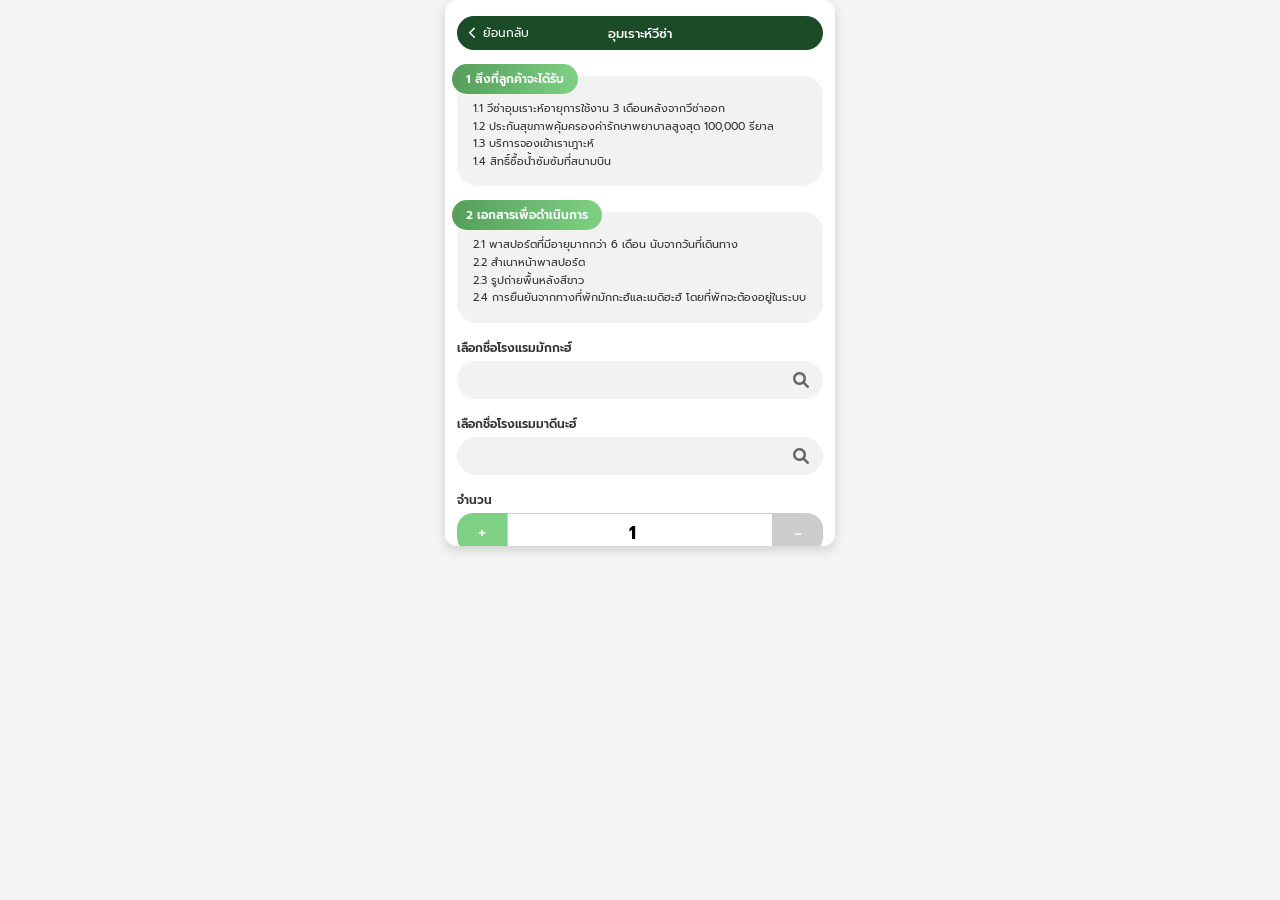
==== umrah-detail.html @ e0813704 "อัปเดตโค้ดล่าสุด" ====
<!DOCTYPE html>
<html lang="th">
<head>
    <meta charset="UTF-8">
    <meta name="viewport" content="width=device-width, initial-scale=1.0">
    <title>อุมเราะห์วีซ่า</title>
    <link rel="stylesheet" href="css/main.css">
    <link rel="stylesheet" href="https://cdnjs.cloudflare.com/ajax/libs/font-awesome/6.0.0/css/all.min.css">
</head>
<body>
    <div class="mobile-container">
        <!-- Header Bar -->
        <div class="header-bar detail-header">
            <a href="index.html" class="back-btn">
                <i class="fa-solid fa-chevron-left"></i> ย้อนกลับ
            </a>
            <span class="header-title">อุมเราะห์วีซ่า</span>
        </div>

        <!-- Section 1 -->
        <div class="info-card">
            <div class="badge-tag">1 สิ่งที่ลูกค้าจะได้รับ</div>
            <ul class="info-list">
                <li>1.1 วีซ่าอุมเราะห์อายุการใช้งาน 3 เดือนหลังจากวีซ่าออก</li>
                <li>1.2 ประกันสุขภาพคุ้มครองค่ารักษาพยาบาลสูงสุด 100,000 รียาล</li>
                <li>1.3 บริการจองเข้าเราเฎาะห์</li>
                <li>1.4 สิทธิ์ซื้อน้ำซัมซัมที่สนามบิน</li>
            </ul>
        </div>

        <!-- Section 2 -->
        <div class="info-card">
            <div class="badge-tag">2 เอกสารเพื่อดำเนินการ</div>
            <ul class="info-list">
                <li>2.1 พาสปอร์ตที่มีอายุมากกว่า 6 เดือน นับจากวันที่เดินทาง</li>
                <li>2.2 สำเนาหน้าพาสปอร์ต</li>
                <li>2.3 รูปถ่ายพื้นหลังสีขาว</li>
                <li>2.4 การยืนยันจากทางที่พักมักกะฮ์และเมดิฮะฮ์ โดยที่พักจะต้องอยู่ในระบบ</li>
            </ul>
        </div>

        <!-- Form Elements -->
        <div class="form-group">
            <label>เลือกชื่อโรงแรมมักกะฮ์</label>
            <div class="input-search">
                <input type="text" placeholder="">
                <i class="fa-solid fa-magnifying-glass"></i>
            </div>
        </div>

        <div class="form-group">
            <label>เลือกชื่อโรงแรมมาดีนะฮ์</label>
            <div class="input-search">
                <input type="text" placeholder="">
                <i class="fa-solid fa-magnifying-glass"></i>
            </div>
        </div>

        <!-- Quantity Counter -->
        <div class="form-group">
            <label>จำนวน</label>
            <div class="counter-control">
                <button class="btn-counter btn-plus">+</button>
                <input type="number" value="1" readonly class="counter-input">
                <button class="btn-counter btn-minus">-</button>
            </div>
        </div>

        <!-- Price Display -->
        <div class="form-group">
            <label>ราคา</label>
            <div class="price-box">6,500 บาท</div>
        </div>

        <!-- Submit Button -->
        <button class="btn-submit">ดำเนินการ</button>
    </div>
</body>
</html>
---- css/main.css ----
@import url('https://fonts.googleapis.com/css2?family=Prompt:ital,wght@0,100;0,200;0,300;0,400;0,500;0,600;0,700;0,800;0,900;1,100;1,200;1,300;1,400;1,500;1,600;1,700;1,800;1,900&display=swap');


* {
    margin: 0;
    padding: 0;
    box-sizing: border-box;
    font-family: "Prompt", sans-serif;
}

body {
    background-color: #f4f4f4;
    display: flex;
    justify-content: center;
    align-items: flex-start; /* เปลี่ยนจาก center เป็น flex-start */
    min-height: 100vh;
}

/* กรอบจำลองขนาดมือถือ 390x546 px */
.mobile-container {
    width: 390px;
    height: 546px;
    background-color: #ffffff;
    padding: 16px 12px; /* ปรับ padding ด้านบนลงเหลือ 16px หรือตั้งเป็น 0px หากต้องการให้ชิดสนิท */
    margin-top: 0;      /* กำหนด margin ด้านบนเป็น 0 */
    overflow-y: auto;
    box-shadow: 0 4px 12px rgba(0, 0, 0, 0.15);
    border-radius: 12px;
    display: flex;
    flex-direction: column;
    gap: 16px;
}

/* ส่วน Header แถบสีเขียว */
.header-bar {
    background-color: #1b4b27;
    color: #ffffff;
    border-radius: 25px;
    padding: 8px 12px;
    display: flex;
    align-items: center;
    justify-content: space-between;
}

.logo {
    display: flex;
    align-items: center;
    gap: 6px;
}

.logo img {
    width: 70px;
    height: 21px;
}

.company-name {
    font-size: 8px;
    line-height: 1.1;
    font-weight: bold;
    color: #d1e7dd;
}

.header-title {
    font-size: 10px;
    font-weight: 400;
    text-align: center;   /* จัดข้อความให้อยู่ตรงกลางแนวนอน */
    flex-grow: 1;         /* ขยายพื้นที่ให้ข้อความครอบคลุมเพื่อจัดกลางเป๊ะ */
}

/* ส่วนแสดงรายการการ์ดรูปภาพ */
.card-list {
    display: flex;
    flex-direction: column;
    gap: 14px;
}

.card {
    position: relative;
    width: 319px;
    height: 190px;
    border-radius: 37px;
    overflow: hidden;
    box-shadow: 0 4px 8px rgba(0, 0, 0, 0.2);
    margin: 0 auto; /* เพิ่มบรรทัดนี้เพื่อล็อคการ์ดให้อยู่กึ่งกลาง */
}

.card-list .card:first-child {
    background: linear-gradient(180deg, #78d07e 17%, #1E3820 100%);
    box-shadow: inset -9px 9px 8.9px #00000040;
}

.card-list .card:nth-child(2) {
    background: linear-gradient(180deg, #bff6c3 0%, #8aae8b 100%);
    box-shadow: inset 10px 0 17.5px rgba(0, 0, 0, 0.25);
}

.card-img {
    width: 100%;
    height: 100%;
    object-fit: cover;
    object-position: center 100%; /* ขยับตำแหน่งรูปภาพขึ้นข้างบน */
    filter: brightness(1.15) contrast(1.15); /* เพิ่มความสว่าง 15% และความจัดชัด (Contrast) 15% */}

.card-overlay {
    position: absolute;
    top: 0;
    left: 0;
    width: 100%;
    height: 100%;
    display: flex;
    justify-content: flex-end;
    align-items: flex-start;
    padding: 20px 24px;
    background: linear-gradient(180deg, rgba(0, 0, 0, 0.1) 0%, rgba(0, 0, 0, 0.3) 100%);
}

.card-overlay h2 {
    color: #ffffff;
    font-size: 32px;
    font-style: italic;               /* Italic (ตัวเอียง) */
    text-shadow: 0 0 15px rgba(255, 255, 255, 0.8), 
                 0 0 25px rgba(255, 255, 255, 0.5); /* เอฟเฟกต์แสงฟุ้งสว่างด้านหลัง */
}

/* Header หน้ารายละเอียด */
.detail-header {
    justify-content: flex-start;
    position: relative;
}
.back-btn {
    color: #ffffff;
    text-decoration: none;
    font-size: 12px;
    display: flex;
    align-items: center;
    gap: 6px;
    z-index: 1;
}
.detail-header .header-title {
    position: absolute;
    left: 0;
    right: 0;
    text-align: center;
    font-size: 13px;
    font-weight: 500;
}

/* การ์ดข้อความรายละเอียด */
.info-card {
    position: relative;
    background-color: #f2f2f2;
    border-radius: 20px;
    padding: 24px 16px 16px 16px;
    width: 100%;
    margin-top: 10px;
}
.badge-tag {
    position: absolute;
    top: -12px;
    left: -5px;
    background: linear-gradient(90deg, #559E5A 0%, #7FD085 100%);
    color: #ffffff;
    font-size: 12px;
    font-weight: 600;
    padding: 6px 14px;
    border-radius: 20px;
}
.info-list {
    list-style: none;
    font-size: 11px;
    color: #333333;
    line-height: 1.6;
}

/* ฟอร์มและอินพุต */
.form-group {
    width: 100%;
    display: flex;
    flex-direction: column;
    gap: 4px;
}
.form-group label {
    font-size: 12px;
    font-weight: 600;
    color: #333333;
}
.input-search {
    position: relative;
    width: 100%;
}
.input-search input {
    width: 100%;
    height: 38px;
    background-color: #f2f2f2;
    border: none;
    border-radius: 20px;
    padding: 0 40px 0 16px;
    outline: none;
}
.input-search i {
    position: absolute;
    right: 14px;
    top: 50%;
    transform: translateY(-50%);
    color: #666666;
}

/* ปุ่มเพิ่ม-ลดจำนวน */
.counter-control {
    display: flex;
    align-items: center;
    height: 40px;
}
.btn-counter {
    width: 50px;
    height: 100%;
    border: none;
    color: #ffffff;
    font-size: 20px;
    cursor: pointer;
}
.btn-plus {
    background-color: #7FD085;
    border-radius: 16px 0 0 16px;
}
.btn-minus {
    background-color: #cccccc;
    border-radius: 0 16px 16px 0;
}
.counter-input {
    flex: 1;
    height: 100%;
    border: 1px solid #cccccc;
    text-align: center;
    font-size: 18px;
    font-weight: bold;
    outline: none;
}

/* แสดงราคา */
.price-box {
    background-color: #f2f2f2;
    border-radius: 20px;
    height: 50px;
    display: flex;
    align-items: center;
    justify-content: center;
    font-size: 22px;
    font-weight: 800;
    color: #000000;
}

/* ปุ่มดำเนินการ */
.btn-submit {
    width: 100%;
    height: 48px;
    background-color: #1b4b27;
    color: #ffffff;
    border: none;
    border-radius: 25px;
    font-size: 18px;
    font-weight: 700;
    cursor: pointer;
    margin-top: 8px;
}
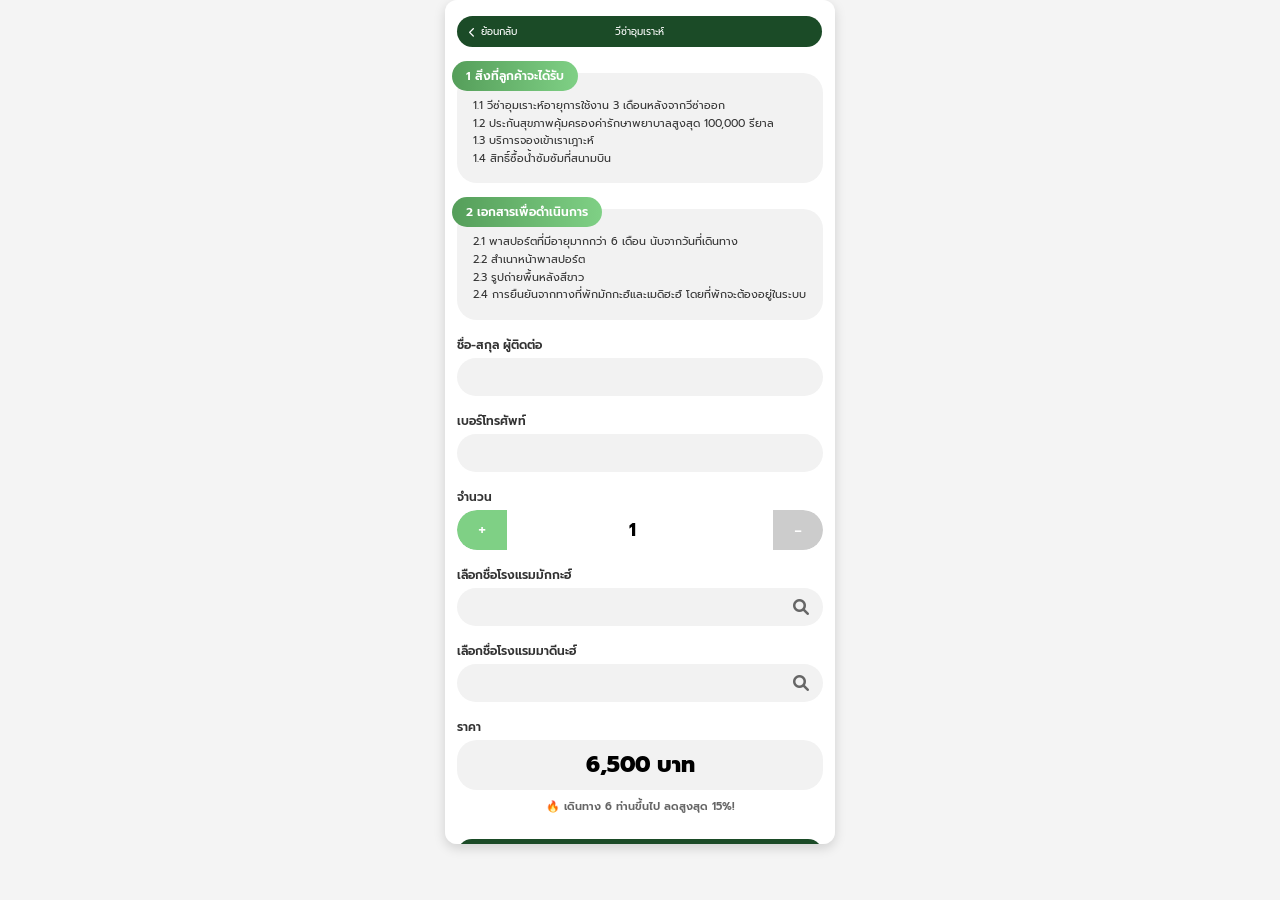
==== commit a6a392b0: "อัปเดตโค้ดล่าสุด" ====
--- a/umrah-detail.html
+++ b/umrah-detail.html
@@ -8,13 +8,13 @@
     <link rel="stylesheet" href="https://cdnjs.cloudflare.com/ajax/libs/font-awesome/6.0.0/css/all.min.css">
 </head>
 <body>
-    <div class="mobile-container">
+    <div class="mobile-container detail-container">
         <!-- Header Bar -->
         <div class="header-bar detail-header">
             <a href="index.html" class="back-btn">
                 <i class="fa-solid fa-chevron-left"></i> ย้อนกลับ
             </a>
-            <span class="header-title">อุมเราะห์วีซ่า</span>
+            <span class="header-title">วีซ่าอุมเราะห์</span>
         </div>
 
         <!-- Section 1 -->
@@ -39,7 +39,33 @@
             </ul>
         </div>
 
-        <!-- Form Elements -->
+        <!-- ฟิลด์ ชื่อ-สกุล ผู้ติดต่อ -->
+        <div class="form-group">
+            <label>ชื่อ-สกุล ผู้ติดต่อ</label>
+            <div class="input-text">
+                <input type="text" placeholder="">
+            </div>
+        </div>
+
+        <!-- ฟิลด์ เบอร์โทรศัพท์ -->
+        <div class="form-group">
+            <label>เบอร์โทรศัพท์</label>
+            <div class="input-text">
+                <input type="tel" placeholder="">
+            </div>
+        </div>
+
+        <!-- Quantity Counter (เพิ่ม id สำหรับสคริปต์) -->
+        <div class="form-group">
+            <label>จำนวน</label>
+            <div class="counter-control">
+                <button type="button" class="btn-counter btn-plus" id="btn-plus">+</button>
+                <input type="number" value="1" readonly class="counter-input" id="qty-input">
+                <button type="button" class="btn-counter btn-minus" id="btn-minus">-</button>
+            </div>
+        </div>
+
+        <!-- Form Elements (เลือกโรงแรม) -->
         <div class="form-group">
             <label>เลือกชื่อโรงแรมมักกะฮ์</label>
             <div class="input-search">
@@ -56,24 +82,68 @@
             </div>
         </div>
 
-        <!-- Quantity Counter -->
-        <div class="form-group">
-            <label>จำนวน</label>
-            <div class="counter-control">
-                <button class="btn-counter btn-plus">+</button>
-                <input type="number" value="1" readonly class="counter-input">
-                <button class="btn-counter btn-minus">-</button>
-            </div>
-        </div>
-
-        <!-- Price Display -->
+            <!-- Price Display -->
         <div class="form-group">
             <label>ราคา</label>
-            <div class="price-box">6,500 บาท</div>
+            <div class="price-box" id="price-display">6,500 บาท</div>
+            
+            <!-- ข้อความโปรโมชันส่วนลด (เพิ่มใหม่) -->
+            <div class="discount-badge" id="discount-badge">
+                🔥 เดินทาง 6 ท่านขึ้นไป ลดสูงสุด 15%!
+            </div>
         </div>
 
         <!-- Submit Button -->
         <button class="btn-submit">ดำเนินการ</button>
     </div>
+
+    <!-- ดึงไฟล์ JS แยกเข้ามาใช้งาน -->
+    <script src="js/script.js"></script>
+
+    <script>
+      function submitBooking() {
+        const LIFF_ID = "2008429094-YTq3YOaG";
+        const WEB_APP_URL = "https://script.google.com/macros/s/AKfycbxnSgVoJjbVVJyiGGya93ZymSsYPJH3o5snYxtzuy2RdlKjWcq5pFOEtouaDM7GCGMy/exec";
+
+        liff.init({ liffId: LIFF_ID }).then(() => {
+          // ดึงข้อมูลจากช่องกรอก
+          const formData = {
+            replyToken: liff.getContext() ? liff.getContext().replyToken : null,
+            fullName: document.getElementById("fullName").value,
+            phone: document.getElementById("phone").value,
+            qty: document.getElementById("qty-input").value,
+            hotelMakkah: document.getElementById("hotelMakkah").value,
+            hotelMadinah: document.getElementById("hotelMadinah").value,
+            totalPrice: document.getElementById("price-display").innerText
+          };
+
+          // ตรวจสอบข้อมูลก่อนส่ง
+          if (!formData.fullName || !formData.phone) {
+            alert("กรุณากรอกชื่อ-สกุล และเบอร์โทรศัพท์ให้ครบถ้วน");
+            return;
+          }
+
+          // ยิงข้อมูลไปหา Google Apps Script
+          fetch(WEB_APP_URL, {
+            method: "POST",
+            headers: { "Content-Type": "text/plain" },
+            body: JSON.stringify(formData)
+          })
+          .then(res => res.json())
+          .then(data => {
+            alert("ส่งข้อมูลการจองเรียบร้อยแล้ว");
+            liff.closeWindow(); // ปิดหน้าต่าง LIFF
+          })
+          .catch(err => {
+            console.error(err);
+            alert("เกิดข้อผิดพลาดในการส่งข้อมูล");
+          });
+
+        }).catch(err => {
+          console.error("LIFF Error: ", err);
+        });
+      }
+    </script>
+
 </body>
 </html>
--- a/css/main.css
+++ b/css/main.css
@@ -14,6 +14,7 @@
     justify-content: center;
     align-items: flex-start; /* เปลี่ยนจาก center เป็น flex-start */
     min-height: 100vh;
+    scrollbar-gutter: stable;
 }
 
 /* กรอบจำลองขนาดมือถือ 390x546 px */
@@ -23,12 +24,14 @@
     background-color: #ffffff;
     padding: 16px 12px; /* ปรับ padding ด้านบนลงเหลือ 16px หรือตั้งเป็น 0px หากต้องการให้ชิดสนิท */
     margin-top: 0;      /* กำหนด margin ด้านบนเป็น 0 */
+    margin: 0 auto; /* ล็อคกรอบให้อยู่กึ่งกลางหน้าจอเสมอ */
     overflow-y: auto;
     box-shadow: 0 4px 12px rgba(0, 0, 0, 0.15);
     border-radius: 12px;
     display: flex;
     flex-direction: column;
     gap: 16px;
+    box-sizing: border-box; /* คำนวณขนาดกว้างยาวรวม Padding ป้องกันขนาดเคลื่อน */
 }
 
 /* ส่วน Header แถบสีเขียว */
@@ -36,10 +39,19 @@
     background-color: #1b4b27;
     color: #ffffff;
     border-radius: 25px;
+    width: 365px;             /* กำหนดความกว้าง 372px */
+    height: 31px;             /* กำหนดความสูง 31px */
     padding: 8px 12px;
     display: flex;
     align-items: center;
-    justify-content: space-between;
+    justify-content: flex-start; /* เปลี่ยนจาก space-between เป็น flex-start */
+    gap: 8px;                   /* ปรับระยะห่างระหว่างโลโก้กับตัวหนังสือ (ลองปรับลด-เพิ่มได้ครับ) */
+}
+
+.header-bar img {
+    width: 70px;
+    height: 21px;
+    object-fit: contain; /* ป้องกันรูปบิดเบี้ยว */
 }
 
 .logo {
@@ -63,8 +75,9 @@
 .header-title {
     font-size: 10px;
     font-weight: 400;
-    text-align: center;   /* จัดข้อความให้อยู่ตรงกลางแนวนอน */
-    flex-grow: 1;         /* ขยายพื้นที่ให้ข้อความครอบคลุมเพื่อจัดกลางเป๊ะ */
+    text-align: left;    /* เปลี่ยนจาก center เป็น left เพื่อให้ข้อความชิดซ้าย */
+    flex-grow: 0;        /* เปลี่ยนจาก 1 เป็น 0 เพื่อไม่ให้ยืดขยายพื้นที่ */
+    margin-left: 59px;      /* หากต้องการดึงให้ชิดโลโก้เข้าไปอีก สามารถใส่ค่าติดลบได้ เช่น -5px */
 }
 
 /* ส่วนแสดงรายการการ์ดรูปภาพ */
@@ -130,19 +143,19 @@
 .back-btn {
     color: #ffffff;
     text-decoration: none;
-    font-size: 12px;
+    font-size: 10px;
     display: flex;
     align-items: center;
     gap: 6px;
     z-index: 1;
 }
 .detail-header .header-title {
-    position: absolute;
-    left: 0;
-    right: 0;
-    text-align: center;
-    font-size: 13px;
-    font-weight: 500;
+    position: static;
+    font-size: 10px;
+    font-weight: 400;
+    text-align: left;
+    flex-grow: 0;
+    margin-left: 90px;
 }
 
 /* การ์ดข้อความรายละเอียด */
@@ -262,4 +275,82 @@
     font-weight: 700;
     cursor: pointer;
     margin-top: 8px;
+}
+
+.mobile-container.detail-container {
+    height: 844px;
+}
+
+/* อินพุตข้อความทั่วไป (ชื่อ-สกุล, เบอร์โทรศัพท์) */
+.input-text input {
+    width: 100%;
+    height: 38px;
+    background-color: #f2f2f2;
+    border: none;
+    border-radius: 20px;
+    padding: 0 16px;
+    outline: none;
+}
+
+/* ปุ่มเพิ่ม-ลดจำนวน (ทำขอบมนกลมล้อมกรอบรวม) */
+.counter-control {
+    display: flex;
+    align-items: center;
+    height: 40px;
+    border-radius: 20px;
+    overflow: hidden;
+    background-color: #f2f2f2;
+}
+
+.btn-counter {
+    width: 50px;
+    height: 100%;
+    border: none;
+    color: #ffffff;
+    font-size: 20px;
+    cursor: pointer;
+}
+
+.btn-plus {
+    background-color: #7FD085;
+    border-radius: 20px 0 0 20px;
+}
+
+.btn-minus {
+    background-color: #cccccc;
+    border-radius: 0 20px 20px 0;
+}
+
+.counter-input {
+    flex: 1;
+    height: 100%;
+    border: none;
+    background-color: #ffffff;
+    text-align: center;
+    font-size: 18px;
+    font-weight: bold;
+    outline: none;
+}
+
+/* ปุ่มดำเนินการ (ปรับขอบมนเพิ่มขึ้นตามรูป) */
+.btn-submit {
+    width: 100%;
+    height: 52px;
+    background-color: #1b4b27;
+    color: #ffffff;
+    border: none;
+    border-radius: 20px;
+    font-size: 20px;
+    font-weight: 700;
+    cursor: pointer;
+    margin-top: 8px;
+}
+
+.discount-badge {
+    font-size: 11px;
+    font-weight: 600;
+    color: #666666;
+    text-align: center;
+    margin-top: 4px;
+    transition: all 0.3s ease;
 }
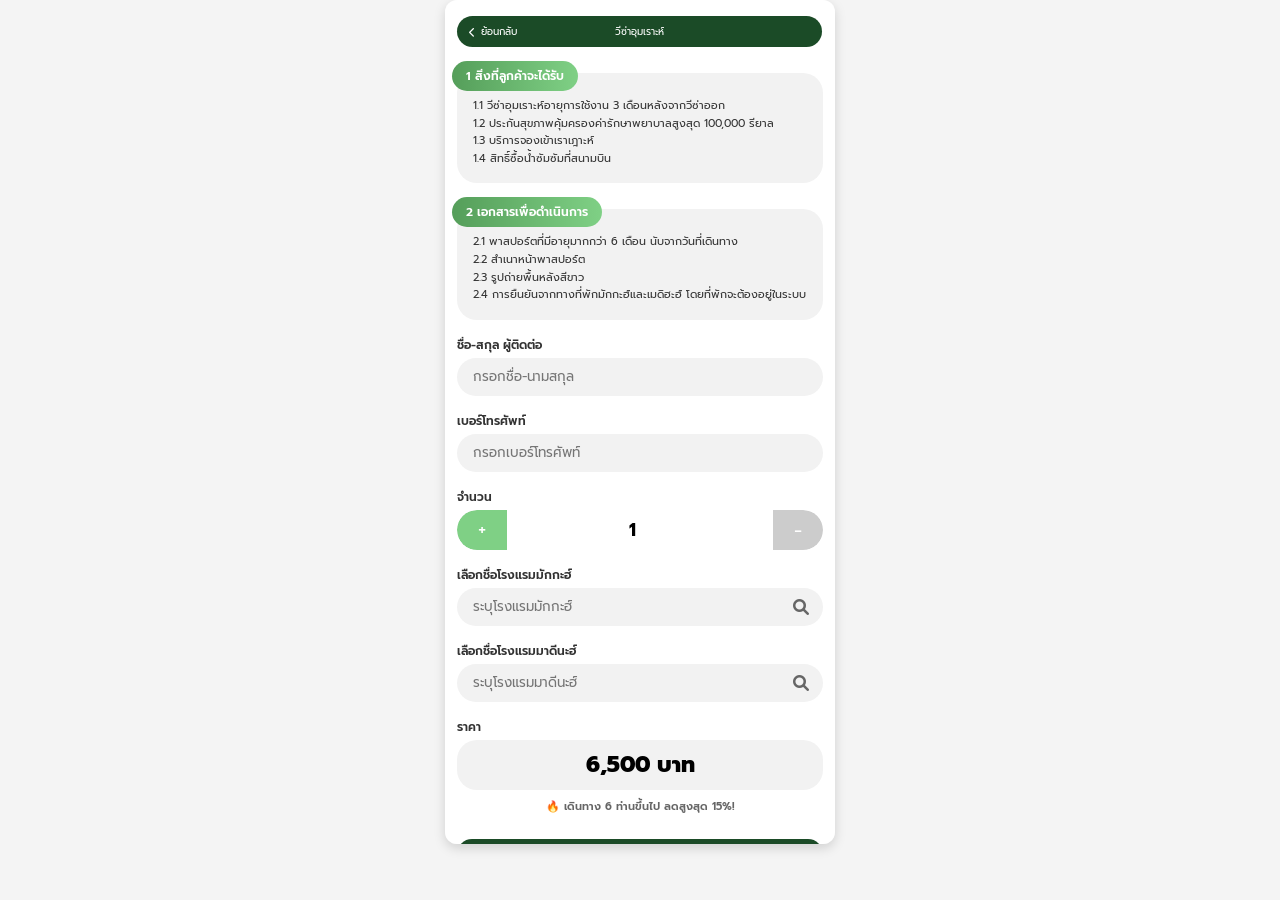
==== commit 558c47cf: "อัปเดตโค้ดล่าสุด" ====
--- a/umrah-detail.html
+++ b/umrah-detail.html
@@ -6,6 +6,8 @@
     <title>อุมเราะห์วีซ่า</title>
     <link rel="stylesheet" href="css/main.css">
     <link rel="stylesheet" href="https://cdnjs.cloudflare.com/ajax/libs/font-awesome/6.0.0/css/all.min.css">
+    <!-- โหลด LINE LIFF SDK (เพิ่มเข้ามาใหม่) -->
+    <script src="https://static.line-scdn.net/liff/edge/2/sdk.js"></script>
 </head>
 <body>
     <div class="mobile-container detail-container">
@@ -39,23 +41,23 @@
             </ul>
         </div>
 
-        <!-- ฟิลด์ ชื่อ-สกุล ผู้ติดต่อ -->
+        <!-- ฟิลด์ ชื่อ-สกุล ผู้ติดต่อ (เพิ่ม id="fullName") -->
         <div class="form-group">
             <label>ชื่อ-สกุล ผู้ติดต่อ</label>
             <div class="input-text">
-                <input type="text" placeholder="">
+                <input type="text" id="fullName" placeholder="กรอกชื่อ-นามสกุล">
             </div>
         </div>
 
-        <!-- ฟิลด์ เบอร์โทรศัพท์ -->
+        <!-- ฟิลด์ เบอร์โทรศัพท์ (เพิ่ม id="phone") -->
         <div class="form-group">
             <label>เบอร์โทรศัพท์</label>
             <div class="input-text">
-                <input type="tel" placeholder="">
+                <input type="tel" id="phone" placeholder="กรอกเบอร์โทรศัพท์">
             </div>
         </div>
 
-        <!-- Quantity Counter (เพิ่ม id สำหรับสคริปต์) -->
+        <!-- Quantity Counter -->
         <div class="form-group">
             <label>จำนวน</label>
             <div class="counter-control">
@@ -65,11 +67,11 @@
             </div>
         </div>
 
-        <!-- Form Elements (เลือกโรงแรม) -->
+        <!-- Form Elements (เพิ่ม id="hotelMakkah" และ id="hotelMadinah") -->
         <div class="form-group">
             <label>เลือกชื่อโรงแรมมักกะฮ์</label>
             <div class="input-search">
-                <input type="text" placeholder="">
+                <input type="text" id="hotelMakkah" placeholder="ระบุโรงแรมมักกะฮ์">
                 <i class="fa-solid fa-magnifying-glass"></i>
             </div>
         </div>
@@ -77,73 +79,28 @@
         <div class="form-group">
             <label>เลือกชื่อโรงแรมมาดีนะฮ์</label>
             <div class="input-search">
-                <input type="text" placeholder="">
+                <input type="text" id="hotelMadinah" placeholder="ระบุโรงแรมมาดีนะฮ์">
                 <i class="fa-solid fa-magnifying-glass"></i>
             </div>
         </div>
 
-            <!-- Price Display -->
+        <!-- Price Display -->
         <div class="form-group">
             <label>ราคา</label>
             <div class="price-box" id="price-display">6,500 บาท</div>
             
-            <!-- ข้อความโปรโมชันส่วนลด (เพิ่มใหม่) -->
             <div class="discount-badge" id="discount-badge">
                 🔥 เดินทาง 6 ท่านขึ้นไป ลดสูงสุด 15%!
             </div>
         </div>
 
-        <!-- Submit Button -->
-        <button class="btn-submit">ดำเนินการ</button>
+        <!-- Submit Button (เพิ่ม onclick="submitBooking()") -->
+        <button class="btn-submit" onclick="submitBooking()">ดำเนินการ</button>
     </div>
 
-    <!-- ดึงไฟล์ JS แยกเข้ามาใช้งาน -->
     <script src="js/script.js"></script>
 
-    <script>
-      function submitBooking() {
-        const LIFF_ID = "2008429094-YTq3YOaG";
-        const WEB_APP_URL = "https://script.google.com/macros/s/AKfycbxnSgVoJjbVVJyiGGya93ZymSsYPJH3o5snYxtzuy2RdlKjWcq5pFOEtouaDM7GCGMy/exec";
-
-        liff.init({ liffId: LIFF_ID }).then(() => {
-          // ดึงข้อมูลจากช่องกรอก
-          const formData = {
-            replyToken: liff.getContext() ? liff.getContext().replyToken : null,
-            fullName: document.getElementById("fullName").value,
-            phone: document.getElementById("phone").value,
-            qty: document.getElementById("qty-input").value,
-            hotelMakkah: document.getElementById("hotelMakkah").value,
-            hotelMadinah: document.getElementById("hotelMadinah").value,
-            totalPrice: document.getElementById("price-display").innerText
-          };
-
-          // ตรวจสอบข้อมูลก่อนส่ง
-          if (!formData.fullName || !formData.phone) {
-            alert("กรุณากรอกชื่อ-สกุล และเบอร์โทรศัพท์ให้ครบถ้วน");
-            return;
-          }
-
-          // ยิงข้อมูลไปหา Google Apps Script
-          fetch(WEB_APP_URL, {
-            method: "POST",
-            headers: { "Content-Type": "text/plain" },
-            body: JSON.stringify(formData)
-          })
-          .then(res => res.json())
-          .then(data => {
-            alert("ส่งข้อมูลการจองเรียบร้อยแล้ว");
-            liff.closeWindow(); // ปิดหน้าต่าง LIFF
-          })
-          .catch(err => {
-            console.error(err);
-            alert("เกิดข้อผิดพลาดในการส่งข้อมูล");
-          });
-
-        }).catch(err => {
-          console.error("LIFF Error: ", err);
-        });
-      }
-    </script>
 
 </body>
-</html>+</html>
+
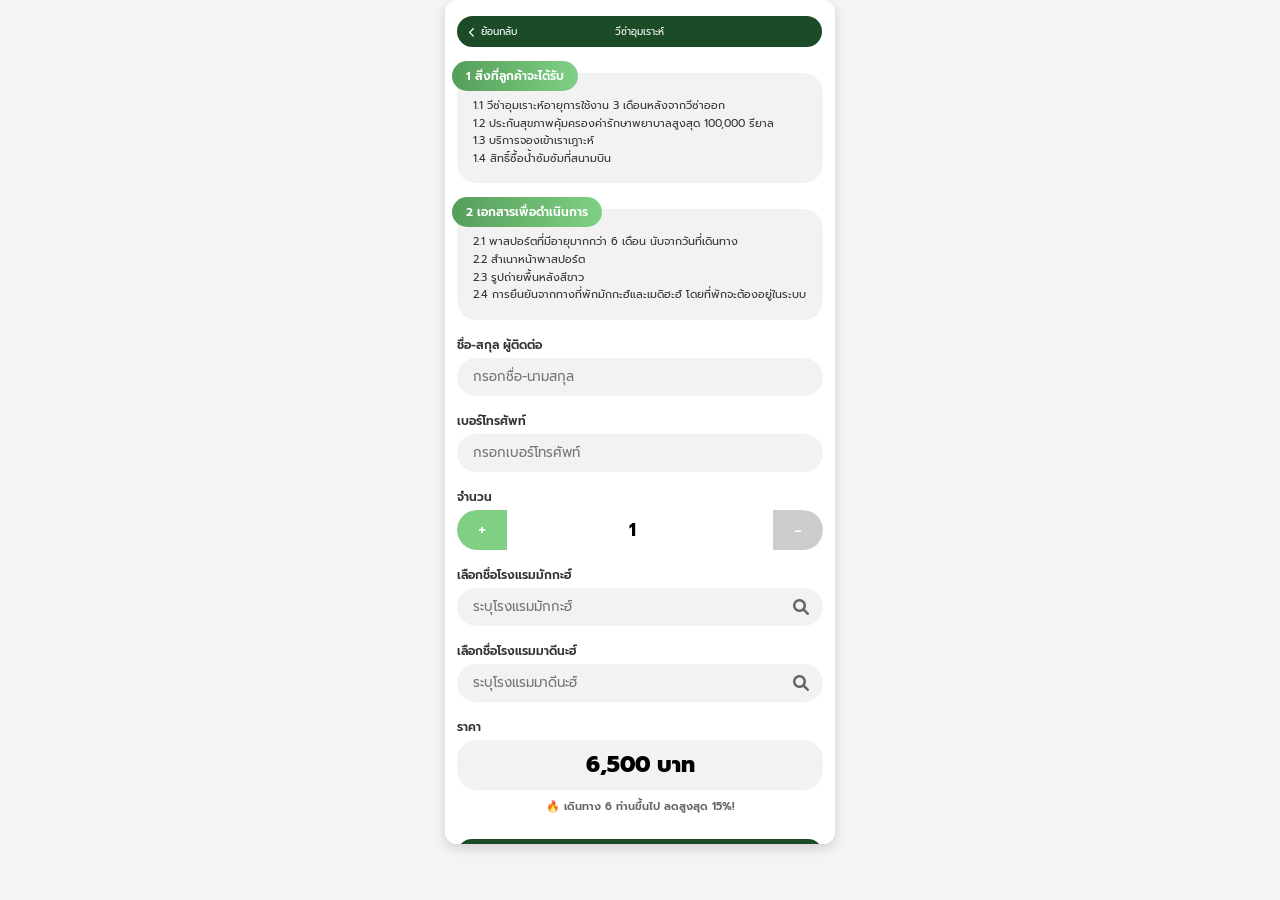
==== commit dbf7a65d: "อัปเดตโค้ดล่าสุด" ====
--- a/umrah-detail.html
+++ b/umrah-detail.html
@@ -97,7 +97,8 @@
         <!-- Submit Button (เพิ่ม onclick="submitBooking()") -->
         <button class="btn-submit" onclick="submitBooking()">ดำเนินการ</button>
     </div>
-
+    
+    <script src="https://static.line-scdn.net/liff/edge/2/sdk.js"></script>
     <script src="js/script.js"></script>
 
 
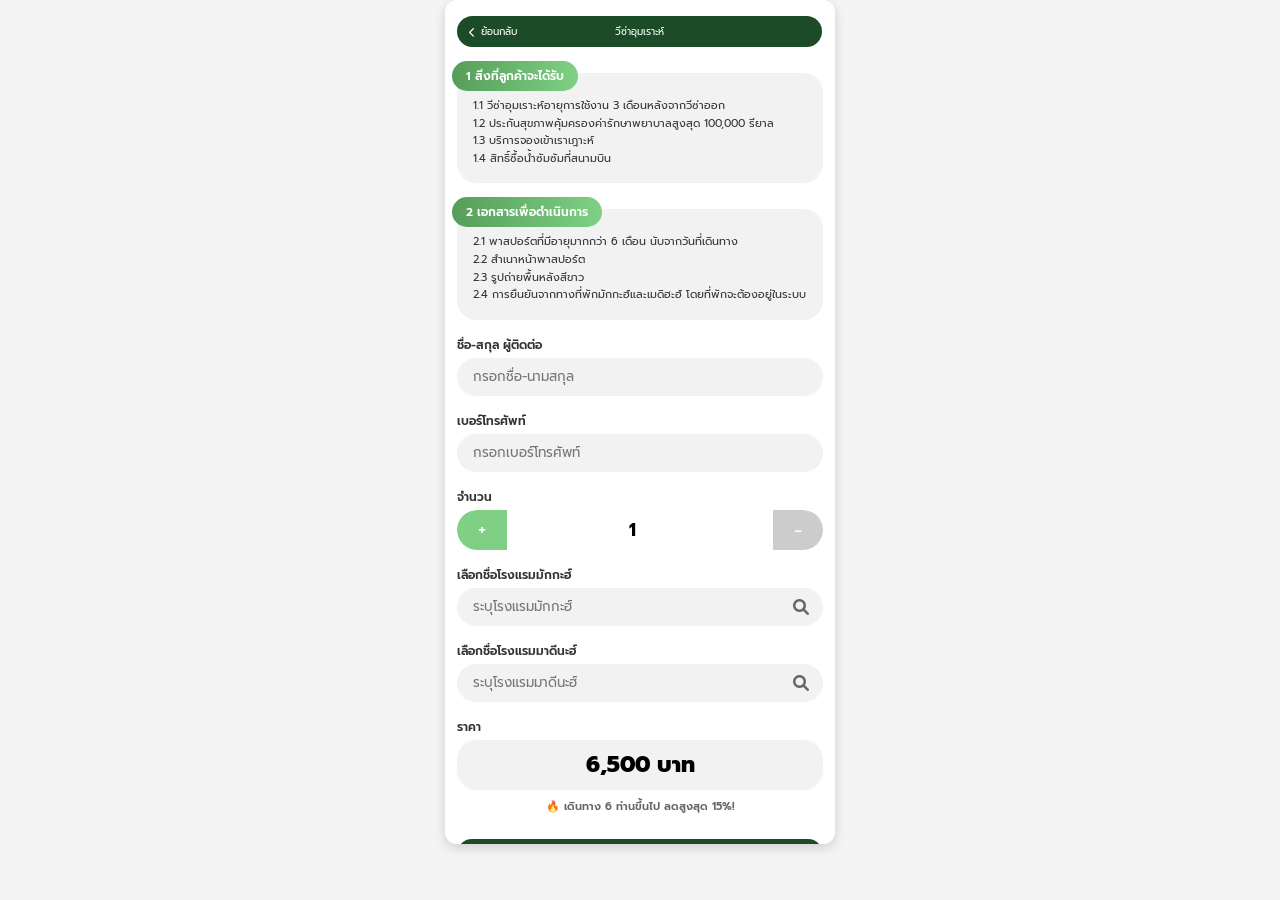
==== commit ee3699dc: "อัปเดตโค้ดล่าสุด" ====
--- a/umrah-detail.html
+++ b/umrah-detail.html
@@ -95,7 +95,7 @@
         </div>
 
         <!-- Submit Button (เพิ่ม onclick="submitBooking()") -->
-        <button class="btn-submit" onclick="submitBooking()">ดำเนินการ</button>
+        <button type="button" class="btn-submit" onclick="submitBooking(event)">ดำเนินการ</button>
     </div>
     
     <script src="https://static.line-scdn.net/liff/edge/2/sdk.js"></script>
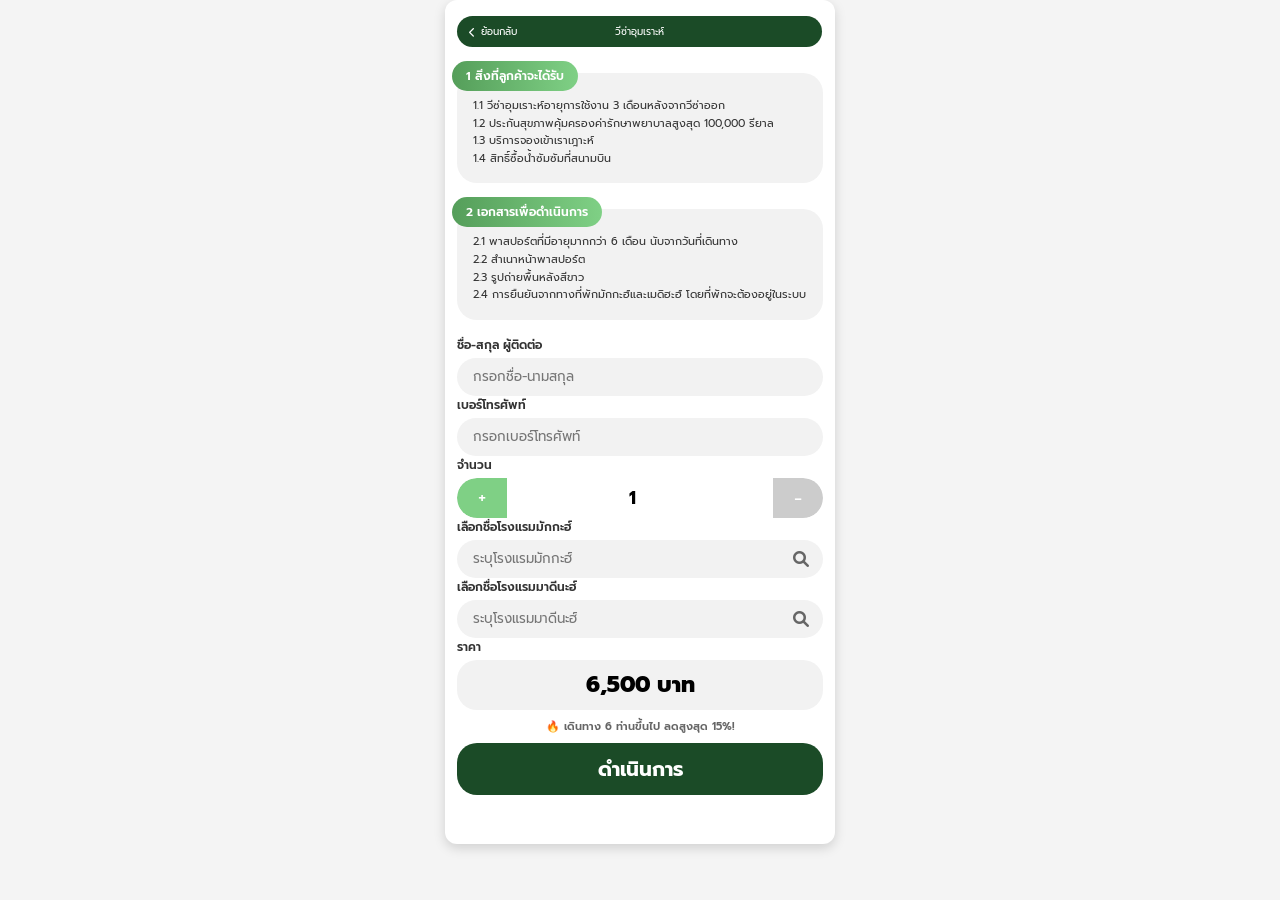
==== commit 4b4d15dd: "อัปเดตโค้ดล่าสุด" ====
--- a/umrah-detail.html
+++ b/umrah-detail.html
@@ -6,7 +6,7 @@
     <title>อุมเราะห์วีซ่า</title>
     <link rel="stylesheet" href="css/main.css">
     <link rel="stylesheet" href="https://cdnjs.cloudflare.com/ajax/libs/font-awesome/6.0.0/css/all.min.css">
-    <!-- โหลด LINE LIFF SDK (เพิ่มเข้ามาใหม่) -->
+    <!-- โหลด LINE LIFF SDK เพียงจุดเดียว -->
     <script src="https://static.line-scdn.net/liff/edge/2/sdk.js"></script>
 </head>
 <body>
@@ -41,67 +41,66 @@
             </ul>
         </div>
 
-        <!-- ฟิลด์ ชื่อ-สกุล ผู้ติดต่อ (เพิ่ม id="fullName") -->
-        <div class="form-group">
-            <label>ชื่อ-สกุล ผู้ติดต่อ</label>
-            <div class="input-text">
-                <input type="text" id="fullName" placeholder="กรอกชื่อ-นามสกุล">
+        <!-- ครอบด้วยแท็ก <form> เพื่อคุม Event การกดคีย์บอร์ดบนมือถือ -->
+        <form id="bookingForm" onsubmit="event.preventDefault(); submitBooking(event);">
+            <!-- ฟิลด์ ชื่อ-สกุล ผู้ติดต่อ -->
+            <div class="form-group">
+                <label>ชื่อ-สกุล ผู้ติดต่อ</label>
+                <div class="input-text">
+                    <input type="text" id="fullName" placeholder="กรอกชื่อ-นามสกุล" required>
+                </div>
             </div>
-        </div>
 
-        <!-- ฟิลด์ เบอร์โทรศัพท์ (เพิ่ม id="phone") -->
-        <div class="form-group">
-            <label>เบอร์โทรศัพท์</label>
-            <div class="input-text">
-                <input type="tel" id="phone" placeholder="กรอกเบอร์โทรศัพท์">
+            <!-- ฟิลด์ เบอร์โทรศัพท์ -->
+            <div class="form-group">
+                <label>เบอร์โทรศัพท์</label>
+                <div class="input-text">
+                    <input type="tel" id="phone" placeholder="กรอกเบอร์โทรศัพท์" required>
+                </div>
             </div>
-        </div>
 
-        <!-- Quantity Counter -->
-        <div class="form-group">
-            <label>จำนวน</label>
-            <div class="counter-control">
-                <button type="button" class="btn-counter btn-plus" id="btn-plus">+</button>
-                <input type="number" value="1" readonly class="counter-input" id="qty-input">
-                <button type="button" class="btn-counter btn-minus" id="btn-minus">-</button>
+            <!-- Quantity Counter -->
+            <div class="form-group">
+                <label>จำนวน</label>
+                <div class="counter-control">
+                    <button type="button" class="btn-counter btn-plus" id="btn-plus">+</button>
+                    <input type="number" value="1" readonly class="counter-input" id="qty-input">
+                    <button type="button" class="btn-counter btn-minus" id="btn-minus">-</button>
+                </div>
             </div>
-        </div>
 
-        <!-- Form Elements (เพิ่ม id="hotelMakkah" และ id="hotelMadinah") -->
-        <div class="form-group">
-            <label>เลือกชื่อโรงแรมมักกะฮ์</label>
-            <div class="input-search">
-                <input type="text" id="hotelMakkah" placeholder="ระบุโรงแรมมักกะฮ์">
-                <i class="fa-solid fa-magnifying-glass"></i>
+            <!-- Form Elements -->
+            <div class="form-group">
+                <label>เลือกชื่อโรงแรมมักกะฮ์</label>
+                <div class="input-search">
+                    <input type="text" id="hotelMakkah" placeholder="ระบุโรงแรมมักกะฮ์">
+                    <i class="fa-solid fa-magnifying-glass"></i>
+                </div>
             </div>
-        </div>
 
-        <div class="form-group">
-            <label>เลือกชื่อโรงแรมมาดีนะฮ์</label>
-            <div class="input-search">
-                <input type="text" id="hotelMadinah" placeholder="ระบุโรงแรมมาดีนะฮ์">
-                <i class="fa-solid fa-magnifying-glass"></i>
+            <div class="form-group">
+                <label>เลือกชื่อโรงแรมมาดีนะฮ์</label>
+                <div class="input-search">
+                    <input type="text" id="hotelMadinah" placeholder="ระบุโรงแรมมาดีนะฮ์">
+                    <i class="fa-solid fa-magnifying-glass"></i>
+                </div>
             </div>
-        </div>
 
-        <!-- Price Display -->
-        <div class="form-group">
-            <label>ราคา</label>
-            <div class="price-box" id="price-display">6,500 บาท</div>
-            
-            <div class="discount-badge" id="discount-badge">
-                🔥 เดินทาง 6 ท่านขึ้นไป ลดสูงสุด 15%!
+            <!-- Price Display -->
+            <div class="form-group">
+                <label>ราคา</label>
+                <div class="price-box" id="price-display">6,500 บาท</div>
+                
+                <div class="discount-badge" id="discount-badge">
+                    🔥 เดินทาง 6 ท่านขึ้นไป ลดสูงสุด 15%!
+                </div>
             </div>
-        </div>
 
-        <!-- Submit Button (เพิ่ม onclick="submitBooking()") -->
-        <button type="button" class="btn-submit" onclick="submitBooking(event)">ดำเนินการ</button>
+            <!-- Submit Button -->
+            <button type="submit" class="btn-submit">ดำเนินการ</button>
+        </form>
     </div>
     
-    <script src="https://static.line-scdn.net/liff/edge/2/sdk.js"></script>
     <script src="js/script.js"></script>
-
-
 </body>
-</html>
-
+</html>
